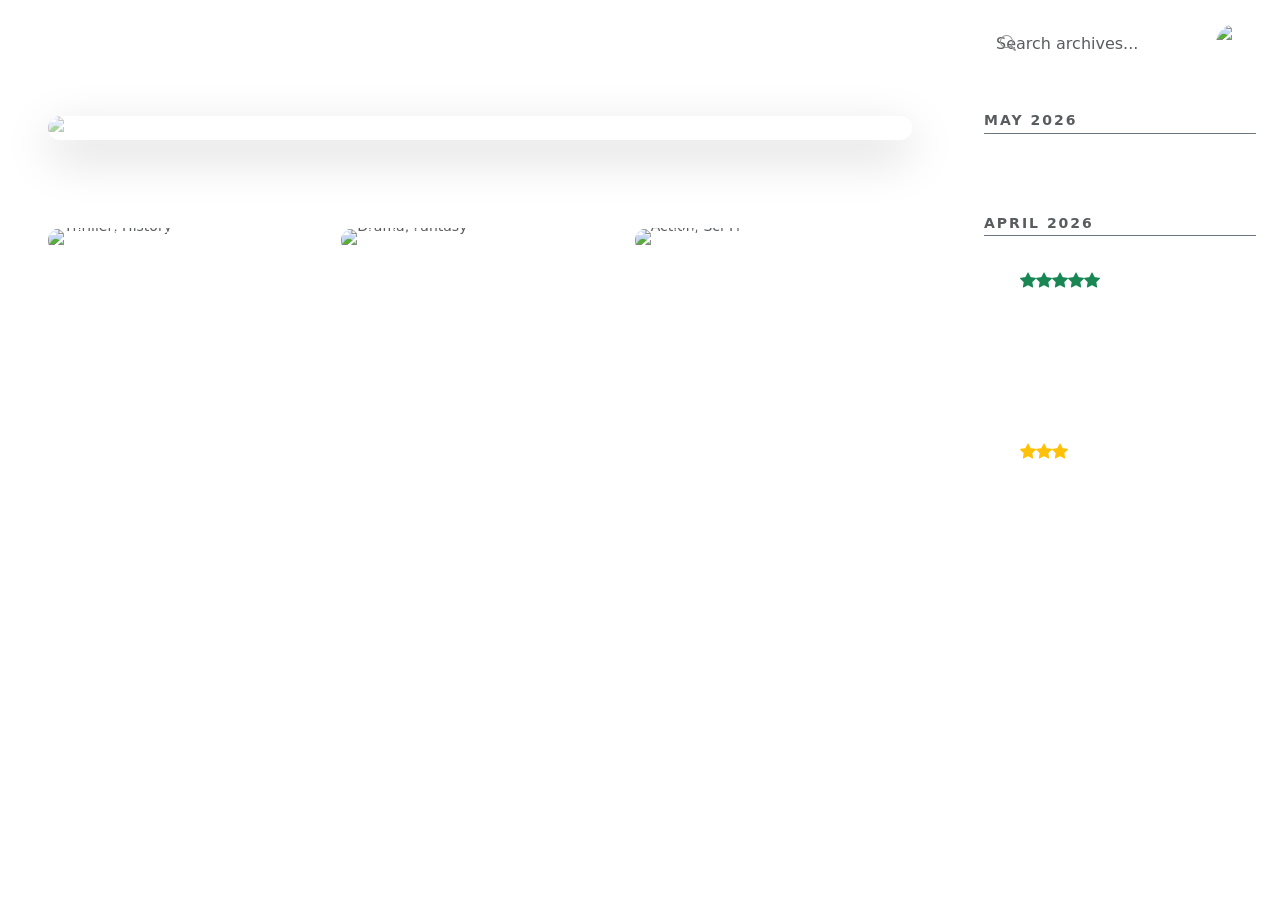
==== dashboard.html @ e9cd4879 "Add files via upload" ====
<!DOCTYPE html>
<html lang="id">

<head>
    <meta charset="UTF-8">
    <meta name="viewport" content="width=device-width, initial-scale=1.0">
    <title>Dashboard | Projector Light</title>

    <!-- Memanggil CSS & Font dari luar -->
    <link href="https://cdn.jsdelivr.net/npm/bootstrap@5.3.2/dist/css/bootstrap.min.css" rel="stylesheet">
    <link rel="stylesheet" href="https://cdn.jsdelivr.net/npm/bootstrap-icons@1.11.1/font/bootstrap-icons.css">
    <link
        href="https://fonts.googleapis.com/css2?family=Inter:wght@300;400;500;600;700&family=Syne:wght@700;800&display=swap"
        rel="stylesheet">

    <!-- Memanggil CSS buatan kita sendiri -->
    <link rel="stylesheet" href="style.css">
</head>

<body class="dashboard-page text-white">

    <!-- ================= OFFCANVAS SIDEBAR (MENU GESER DARI KIRI) ================= -->
    <div class="offcanvas offcanvas-start" tabindex="-1" id="sidebarMenu" aria-labelledby="sidebarMenuLabel"
        style="background-color: #0a0a0a; border-right: 1px solid #1a1a1a; width: 280px;">
        <div class="offcanvas-header p-4 pb-0 justify-content-end">
            <button type="button" class="btn-close btn-close-white" data-bs-dismiss="offcanvas"
                aria-label="Close"></button>
        </div>
        <div class="offcanvas-body d-flex flex-column p-4">
            <ul class="nav flex-column gap-3 mb-auto">
                <li class="nav-item"><a href="#" class="nav-link active"><i class="bi bi-house-door me-2"></i> Home</a>
                </li>
                <li class="nav-item"><a href="#" class="nav-link"><i class="bi bi-heart me-2"></i> Favorites</a></li>
                <li class="nav-item"><a href="#" class="nav-link"><i class="bi bi-journal-plus me-2"></i> Register</a>
                </li>
                <li class="nav-item"><a href="#" class="nav-link"><i class="bi bi-card-list me-2"></i> Watchlist</a>
                </li>
            </ul>

            <ul class="nav flex-column gap-3 mt-5">
                <li class="nav-item"><a href="#" class="nav-link"><i class="bi bi-gear me-2"></i> Settings</a></li>
                <li class="nav-item">
                    <a href="javascript:void(0)" onclick="handleLogout()"
                        class="nav-link text-danger d-flex align-items-center">
                        <i class="bi bi-box-arrow-right me-2"></i> Log out
                    </a>
                </li>
            </ul>
        </div>
    </div>

    <div class="modal fade" id="logoutConfirmModal" tabindex="-1" aria-hidden="true">
        <div class="modal-dialog modal-dialog-centered">
            <div class="modal-content text-white"
                style="background-color: #0a0a0a; border: 1px solid #333; border-radius: 15px;">
                <div class="modal-body p-5 text-center">
                    <h4 class="fw-bold mb-3 syne-font">Ending Session?</h4>
                    <p class="text-muted mb-4">Are you sure you want to leave the archive? Your secure access will be
                        locked.</p>

                    <div class="d-flex gap-2">
                        <button type="button" class="btn w-100 rounded-pill py-2 border-secondary text-white"
                            data-bs-dismiss="modal">Stay Here</button>
                        <button type="button" class="btn w-100 rounded-pill py-2"
                            style="background-color: #5d3df3; color: white;" onclick="executeLogout()">Yes, Log
                            Out</button>
                    </div>
                </div>
            </div>
        </div>
    </div>

    <!-- ========================================================================= -->

    <div class="container-fluid h-100 p-0">
        <div class="row g-0 h-100">

            <!-- ================= KOLOM 1: MAIN CONTENT (TENGAH, SEKARANG LEBIH LEBAR) ================= -->
            <!-- col-md-9 artinya mengambil porsi layar lebih besar karena sidebar disembunyiin -->
            <div class="col-md-9 main-content p-4 p-md-5">

                <!-- HEADER: Tombol Garis 3 (Hamburger) & Logo -->
                <div class="d-flex align-items-center gap-3 mb-4">
                    <!-- Tombol buat manggil menu Offcanvas -->
                    <button class="btn text-white fs-3 p-0" type="button" data-bs-toggle="offcanvas"
                        data-bs-target="#sidebarMenu" aria-controls="sidebarMenu">
                        <i class="bi bi-list"></i>
                    </button>
                    <!-- Logo Utama Sync-N Light -->
                    <h3 class="brand-logo m-0 text-white">Sync-N<span>Light</span></h3>
                </div>

                <!-- Hero Carousel 3 Slide dengan Hover Video -->
                <div id="trendingCarousel" class="carousel slide mb-5 rounded-4 overflow-hidden shadow-lg"
                    data-bs-ride="carousel">

                    <div class="carousel-indicators mb-2">
                        <button type="button" data-bs-target="#trendingCarousel" data-bs-slide-to="0"
                            class="active"></button>
                        <button type="button" data-bs-target="#trendingCarousel" data-bs-slide-to="1"></button>
                        <button type="button" data-bs-target="#trendingCarousel" data-bs-slide-to="2"></button>
                    </div>

                    <div class="carousel-inner h-100">
                        <!-- SLIDE 1 (DUNE) -->
                        <div class="carousel-item active h-100" onmouseenter="playTrailer(this)"
                            onmouseleave="stopTrailer(this)">
                            <img src="assets/images/Dune.jpg" class="d-block w-100 h-100 object-fit-cover opacity-50"
                                alt="Dune">
                            <video loop muted
                                class="position-absolute top-0 start-0 w-100 h-100 object-fit-cover trailer-vid"
                                style="opacity: 0; transition: opacity 0.5s ease; z-index: 1;">
                                <source src="assets/images/Dune.mp4" type="video/mp4">
                            </video>
                            <div class="carousel-caption text-start bottom-0 pb-4 ps-2" style="z-index: 2;">
                                <span class="badge bg-purple mb-2">Sci-Fi • Adventure</span>
                                <h2 class="fw-bold syne-font">Dune: Part Two</h2>
                                <p class="small w-75 text-light opacity-75">Paul Atreides unites with Chani and the
                                    Fremen while on a warpath of revenge...</p>
                                <div class="mt-3">
                                    <button class="btn btn-purple rounded-pill px-4 me-2" onclick="toggleWatch(this)"><i
                                            class="bi bi-play-fill"></i> Watch</button>
                                    <button class="btn btn-outline-light rounded-circle px-2"
                                        onclick="toggleFavorite(this)"><i class="bi bi-heart"></i></button>
                                </div>
                            </div>
                        </div>

                        <!-- SLIDE 2 (OPPENHEIMER) -->
                        <div class="carousel-item h-100" onmouseenter="playTrailer(this)"
                            onmouseleave="stopTrailer(this)">
                            <img src="assets/images/Oppenheimer.jpg"
                                class="d-block w-100 h-100 object-fit-cover opacity-50" alt="Oppenheimer">
                            <video loop muted
                                class="position-absolute top-0 start-0 w-100 h-100 object-fit-cover trailer-vid"
                                style="opacity: 0; transition: opacity 0.5s ease; z-index: 1;">
                                <source src="assets/images/Oppenheimer.mp4" type="video/mp4">
                            </video>
                            <div class="carousel-caption text-start bottom-0 pb-4 ps-2" style="z-index: 2;">
                                <span class="badge bg-purple mb-2">Thriller • History</span>
                                <h2 class="fw-bold syne-font">Oppenheimer</h2>
                                <p class="small w-75 text-light opacity-75">The story of American scientist J. Robert
                                    Oppenheimer and his role in the atomic bomb.</p>
                                <div class="mt-3">
                                    <button class="btn btn-purple rounded-pill px-4 me-2" onclick="toggleWatch(this)"><i
                                            class="bi bi-play-fill"></i> Watch</button>
                                    <button class="btn btn-outline-light rounded-circle px-2"
                                        onclick="toggleFavorite(this)"><i class="bi bi-heart"></i></button>
                                </div>
                            </div>
                        </div>

                        <!-- SLIDE 3 (THE WITCHER) -->
                        <div class="carousel-item h-100" onmouseenter="playTrailer(this)"
                            onmouseleave="stopTrailer(this)">
                            <!-- Link gambar Witcher udah Mini ganti pakai yang lebih stabil -->
                            <img src="assets/images/witcher.jpg" class="d-block w-100 h-100 object-fit-cover opacity-50"
                                alt="The Witcher">
                            <video loop muted
                                class="position-absolute top-0 start-0 w-100 h-100 object-fit-cover trailer-vid"
                                style="opacity: 0; transition: opacity 0.5s ease; z-index: 1;">
                                <source src="assets/images/Witcher.mp4" type="video/mp4">
                            </video>
                            <div class="carousel-caption text-start bottom-0 pb-4 ps-2" style="z-index: 2;">
                                <span class="badge bg-purple mb-2">Drama • Fantasy</span>
                                <h2 class="fw-bold syne-font">The Witcher</h2>
                                <p class="small w-75 text-light opacity-75">Geralt of Rivia journeys toward his destiny
                                    in a turbulent world.</p>
                                <div class="mt-3">
                                    <button class="btn btn-purple rounded-pill px-4 me-2" onclick="toggleWatch(this)"><i
                                            class="bi bi-play-fill"></i> Watch</button>
                                    <button class="btn btn-outline-light rounded-circle px-2"
                                        onclick="toggleFavorite(this)"><i class="bi bi-heart"></i></button>
                                </div>
                            </div>
                        </div>
                    </div>
                </div>

                <!-- Movies to watch later -->
                <div class="d-flex justify-content-between align-items-center mb-3">
                    <h5 class="fw-bold m-0 syne-font">Movies to watch later</h5>
                </div>

                <!-- 3 KARTU TBW -->
                <div class="row g-3">
                    <!-- KARTU 1: Oppenheimer -->
                    <div class="col-md-4">
                        <div class="movie-card rounded-4 overflow-hidden position-relative">
                            <img src="https://images.unsplash.com/photo-1626814026160-2237a95fc5a0?auto=format&fit=crop&q=80&w=500"
                                class="w-100 h-100 object-fit-cover" alt="Oppenheimer">
                            <div class="movie-info position-absolute bottom-0 w-100 p-3">
                                <h6 class="fw-bold mb-1">Oppenheimer</h6>
                                <p class="small text-muted m-0">Thriller, History</p>
                            </div>
                            <div
                                class="hover-overlay position-absolute top-0 start-0 w-100 h-100 d-flex flex-column justify-content-center align-items-center text-center p-3">
                                <h6 class="fw-bold mb-2">Oppenheimer</h6>
                                <p class="small mb-3" style="font-size: 0.7rem;">The story of American scientist J.
                                    Robert Oppenheimer and his role in the atomic bomb.</p>
                                <div class="d-flex gap-2">
                                    <button class="btn btn-sm btn-purple rounded-pill px-3"
                                        onclick="toggleWatch(this)"><i class="bi bi-play-fill"></i> Watch</button>
                                    <button class="btn btn-sm btn-outline-light rounded-circle"
                                        onclick="toggleFavorite(this)"><i class="bi bi-heart"></i></button>
                                </div>
                            </div>
                        </div>
                    </div>

                    <!-- KARTU 2: The Witcher -->
                    <div class="col-md-4">
                        <div class="movie-card rounded-4 overflow-hidden position-relative">
                            <img src="https://images.unsplash.com/photo-1518709268805-4e9042af9f23?auto=format&fit=crop&q=80&w=500"
                                class="w-100 h-100 object-fit-cover" alt="The Witcher">
                            <div class="movie-info position-absolute bottom-0 w-100 p-3">
                                <h6 class="fw-bold mb-1">The Witcher</h6>
                                <p class="small text-muted m-0">Drama, Fantasy</p>
                            </div>
                            <div
                                class="hover-overlay position-absolute top-0 start-0 w-100 h-100 d-flex flex-column justify-content-center align-items-center text-center p-3">
                                <h6 class="fw-bold mb-2">The Witcher</h6>
                                <p class="small mb-3" style="font-size: 0.7rem;">Geralt of Rivia, a mutated
                                    monster-hunter for hire, journeys toward his destiny in a turbulent world.</p>
                                <div class="d-flex gap-2">
                                    <button class="btn btn-sm btn-purple rounded-pill px-3"
                                        onclick="toggleWatch(this)"><i class="bi bi-play-fill"></i> Watch</button>
                                    <button class="btn btn-sm btn-outline-light rounded-circle"
                                        onclick="toggleFavorite(this)"><i class="bi bi-heart"></i></button>
                                </div>
                            </div>
                        </div>
                    </div>

                    <!-- KARTU 3: The Marvels -->
                    <div class="col-md-4">
                        <div class="movie-card rounded-4 overflow-hidden position-relative">
                            <img src="https://images.unsplash.com/photo-1569003339405-ea396a5a8a90?auto=format&fit=crop&q=80&w=500"
                                class="w-100 h-100 object-fit-cover" alt="The Marvels">
                            <div class="movie-info position-absolute bottom-0 w-100 p-3">
                                <h6 class="fw-bold mb-1">The Marvels</h6>
                                <p class="small text-muted m-0">Action, Sci-Fi</p>
                            </div>
                            <div
                                class="hover-overlay position-absolute top-0 start-0 w-100 h-100 d-flex flex-column justify-content-center align-items-center text-center p-3">
                                <h6 class="fw-bold mb-2">The Marvels</h6>
                                <p class="small mb-3" style="font-size: 0.7rem;">Carol Danvers gets her powers entangled
                                    with those of Kamala Khan and Monica Rambeau.</p>
                                <div class="d-flex gap-2">
                                    <button class="btn btn-sm btn-purple rounded-pill px-3"
                                        onclick="toggleWatch(this)"><i class="bi bi-play-fill"></i> Watch</button>
                                    <button class="btn btn-sm btn-outline-light rounded-circle"
                                        onclick="toggleFavorite(this)"><i class="bi bi-heart"></i></button>
                                </div>
                            </div>
                        </div>
                    </div>
                </div>
            </div>

            <!-- ================= KOLOM 2: RIGHT PANEL (KANAN) ================= -->
            <div class="col-md-3 right-panel p-4 d-flex flex-column">

                <!-- Search & Profile -->
                <div class="d-flex justify-content-between align-items-center mb-5 gap-3">
                    <div class="search-box position-relative flex-grow-1">
                        <!-- Icon kaca pembesar (Mini terangin warnanya jadi abu-abu muda) -->
                        <i class="bi bi-search position-absolute top-50 translate-middle-y ms-3"
                            style="color: #999;"></i>

                        <!-- Input pencarian (kalau mau dikosongin, hapus aja tulisan di dalam placeholder="") -->
                        <input type="text" class="form-control rounded-pill border-0 text-white custom-search-input"
                            placeholder="Search archives...">
                    </div>
                    <img src="assets/images/Profil.jpg" class="rounded-circle" width="40" height="40" alt="Profile">
                </div>

                <!-- ================= WATCHED LIST (COMPACT) ================= -->
                <div class="watched-section mb-5">
                    <h6 class="text-muted small fw-bold mb-3 border-bottom border-secondary pb-1"
                        style="letter-spacing: 2px;">MAY 2026</h6>

                    <!-- Item 1: Josee -->
                    <div class="d-flex align-items-center gap-3 mb-3">
                        <div class="date-box-sm">01</div>
                        <div class="movie-info">
                            <h6 class="mb-0 fw-bold small">Josee, the Tiger and the Fish</h6>
                            <div class="rating-stars-mini">
                                <i class="bi bi-star-fill"></i><i class="bi bi-star-fill"></i><i
                                    class="bi bi-star-fill"></i><i class="bi bi-star-fill"></i><i
                                    class="bi bi-star-half"></i>
                            </div>
                        </div>
                    </div>

                    <h6 class="text-muted small fw-bold mb-3 border-bottom border-secondary pb-1 mt-4"
                        style="letter-spacing: 2px;">APRIL 2026</h6>

                    <!-- Item 2: Suspect X -->
                    <div class="d-flex align-items-center gap-3 mb-3">
                        <div class="date-box-sm">28</div>
                        <div class="movie-info">
                            <h6 class="mb-0 fw-bold small">The Devotion of Suspect X</h6>
                            <div class="rating-stars-mini text-success">
                                <i class="bi bi-star-fill"></i><i class="bi bi-star-fill"></i><i
                                    class="bi bi-star-fill"></i><i class="bi bi-star-fill"></i><i
                                    class="bi bi-star-fill"></i>
                            </div>
                        </div>
                    </div>

                    <!-- Item 3: Sekawan Limo -->
                    <div class="d-flex align-items-center gap-3 mb-3">
                        <div class="date-box-sm">25</div>
                        <div class="movie-info">
                            <h6 class="mb-0 fw-bold small">Sekawan Limo</h6>
                            <div class="rating-stars-mini">
                                <i class="bi bi-star-fill"></i><i class="bi bi-star-fill"></i><i
                                    class="bi bi-star-fill"></i><i class="bi bi-star-half"></i>
                            </div>
                        </div>
                    </div>

                    <!-- Item 4: Miracle in Cell No.7 -->
                    <div class="d-flex align-items-center gap-3 mb-3">
                        <div class="date-box-sm">15</div>
                        <div class="movie-info">
                            <h6 class="mb-0 fw-bold small">Miracle in Cell No.7</h6>
                            <div class="rating-stars-mini">
                                <i class="bi bi-star-fill"></i><i class="bi bi-star-fill"></i><i
                                    class="bi bi-star-fill"></i><i class="bi bi-star-fill"></i>
                            </div>
                        </div>
                    </div>

                    <!-- Item 5: Pengepungan di Bukit Duri -->
                    <div class="d-flex align-items-center gap-3 mb-3">
                        <div class="date-box-sm">05</div>
                        <div class="movie-info">
                            <h6 class="mb-0 fw-bold small">Pengepungan di Bukit Duri</h6>
                            <div class="rating-stars-mini text-warning">
                                <i class="bi bi-star-fill"></i><i class="bi bi-star-fill"></i><i
                                    class="bi bi-star-fill"></i>
                            </div>
                        </div>
                    </div>
                </div>

                <!-- ================= ACTIVITY LOG (BUSY VERSION) ================= -->
                <div class="activity-section">
                    <h5 class="fw-bold mb-4 syne-font">Activity</h5>
                    <ul class="list-unstyled d-flex flex-column-reverse">
                        <!-- Aktivitas Paling Lama (Bawah) -->
                        <li class="mb-3 d-flex align-items-center gap-2">
                            <span class="dot-gray"></span>
                            <span class="small">You added <i class="text-white">Sepatu Dahlan</i> to
                                <b>Favorites</b></span>
                        </li>
                        <li class="mb-3 d-flex align-items-center gap-2">
                            <span class="dot-gray"></span>
                            <span class="small">You watched <i class="text-white">Sekawan Limo</i></span>
                        </li>
                        <li class="mb-3 d-flex align-items-center gap-2">
                            <span class="dot-purple"></span>
                            <span class="small">You favorited <i class="text-white">The Devotion of Suspect X</i></span>
                        </li>
                        <li class="mb-3 d-flex align-items-center gap-2">
                            <span class="dot-purple"></span>
                            <span class="small">You added <i class="text-white">The Tunnel to Summer...</i> to
                                <b>Watchlist</b></span>
                        </li>
                        <!-- Aktivitas Paling Baru (Atas) -->
                        <li class="mb-3 d-flex align-items-center gap-2">
                            <span class="dot-purple"></span>
                            <span class="small">You just rated <i class="text-white">Josee, the Tiger and the Fish</i>
                                4.5 stars</span>
                        </li>
                    </ul>
                </div>

            </div>

        </div>
    </div>


    <!-- Script Utama Bootstrap -->
    <script src="https://cdn.jsdelivr.net/npm/bootstrap@5.3.2/dist/js/bootstrap.bundle.min.js"></script>

    <!-- Script Custom -->
    <script>
        // Fungsi Tombol Watch
        function toggleWatch(button) {
            if (button.innerHTML.includes("Watch") && !button.innerHTML.includes("Watched")) {
                button.innerHTML = '<i class="bi bi-check-circle-fill"></i> Watched';
                button.classList.remove("btn-purple");
                button.classList.add("btn-success");
            } else {
                button.innerHTML = '<i class="bi bi-play-fill"></i> Watch';
                button.classList.remove("btn-success");
                button.classList.add("btn-purple");
            }
        }

        // Fungsi Video Trailer Hover
        function playTrailer(slideElement) {
            const video = slideElement.querySelector('.trailer-vid');
            if (video) {
                video.style.opacity = '1';
                video.play();
            }
        }

        function stopTrailer(slideElement) {
            const video = slideElement.querySelector('.trailer-vid');
            if (video) {
                video.style.opacity = '0';
                video.pause();
                video.currentTime = 0;
            }
        }

        // Fungsi Tombol Love (Favorite)
        function toggleFavorite(button) {
            let icon = button.querySelector("i");
            if (icon.classList.contains("bi-heart")) {
                icon.classList.remove("bi-heart");
                icon.classList.add("bi-heart-fill");
                icon.classList.add("text-danger");
                button.classList.add("border-danger");
            } else {
                icon.classList.remove("bi-heart-fill");
                icon.classList.remove("text-danger");
                icon.classList.add("bi-heart");
                button.classList.remove("border-danger");
            }
        }

        // 1. Fungsi pas tombol Logout di Navbar diklik
        function handleLogout() {
            // Panggil modal konfirmasi
            const logoutModal = new bootstrap.Modal(document.getElementById('logoutConfirmModal'));
            logoutModal.show();
        }

        // 2. Fungsi yang beneran hapus session (dipanggil tombol "Yes, Log Out")
        function executeLogout() {
            // Buang data login dari storage browser
            localStorage.removeItem("activeSession");

            // Tendang balik ke pintu depan
            window.location.href = "index.html";
        }
    </script>

    <script>
        function handleLogout() {
            // Pastikan ID di bawah ini SAMA PERSIS dengan ID di tag modal di atas
            var modalElement = document.getElementById('logoutConfirmModal');
            var myModal = new bootstrap.Modal(modalElement);
            myModal.show();
        }

        function executeLogout() {
            // Hapus data login
            localStorage.removeItem("activeSession");
            // Tendang ke halaman depan
            window.location.href = "index.html";
        }
    </script>

</body>

</html>
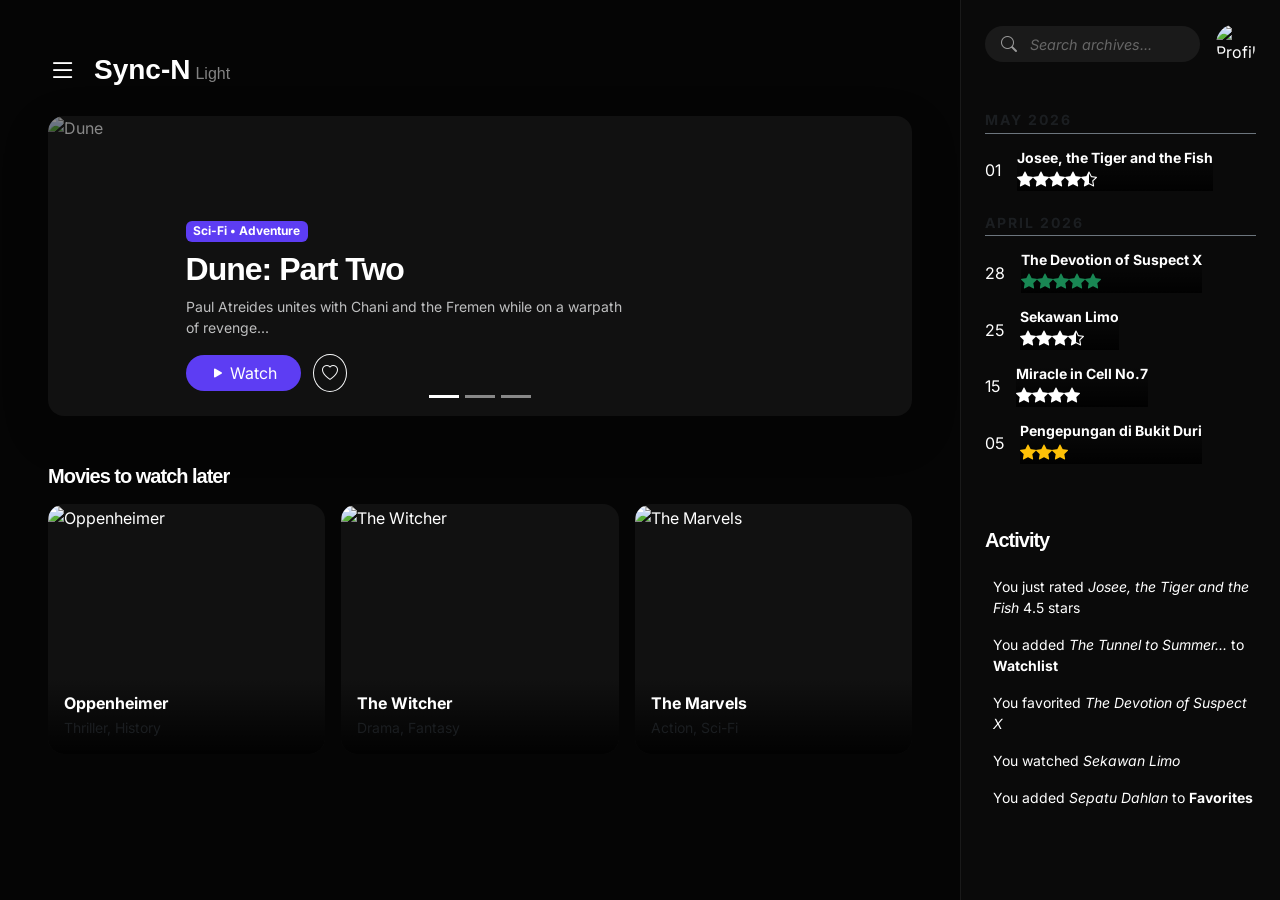
==== commit e1ff9682: "dashboard.html" ====
--- a/dashboard.html
+++ b/dashboard.html
@@ -105,12 +105,12 @@
                         <!-- SLIDE 1 (DUNE) -->
                         <div class="carousel-item active h-100" onmouseenter="playTrailer(this)"
                             onmouseleave="stopTrailer(this)">
-                            <img src="assets/images/Dune.jpg" class="d-block w-100 h-100 object-fit-cover opacity-50"
+                            <img src="Dune.jpg" class="d-block w-100 h-100 object-fit-cover opacity-50"
                                 alt="Dune">
                             <video loop muted
                                 class="position-absolute top-0 start-0 w-100 h-100 object-fit-cover trailer-vid"
                                 style="opacity: 0; transition: opacity 0.5s ease; z-index: 1;">
-                                <source src="assets/images/Dune.mp4" type="video/mp4">
+                                <source src="Dune.mp4" type="video/mp4">
                             </video>
                             <div class="carousel-caption text-start bottom-0 pb-4 ps-2" style="z-index: 2;">
                                 <span class="badge bg-purple mb-2">Sci-Fi • Adventure</span>
@@ -129,12 +129,12 @@
                         <!-- SLIDE 2 (OPPENHEIMER) -->
                         <div class="carousel-item h-100" onmouseenter="playTrailer(this)"
                             onmouseleave="stopTrailer(this)">
-                            <img src="assets/images/Oppenheimer.jpg"
+                            <img src="Oppenheimer.jpg"
                                 class="d-block w-100 h-100 object-fit-cover opacity-50" alt="Oppenheimer">
                             <video loop muted
                                 class="position-absolute top-0 start-0 w-100 h-100 object-fit-cover trailer-vid"
                                 style="opacity: 0; transition: opacity 0.5s ease; z-index: 1;">
-                                <source src="assets/images/Oppenheimer.mp4" type="video/mp4">
+                                <source src="Oppenheimer.mp4" type="video/mp4">
                             </video>
                             <div class="carousel-caption text-start bottom-0 pb-4 ps-2" style="z-index: 2;">
                                 <span class="badge bg-purple mb-2">Thriller • History</span>
@@ -154,12 +154,12 @@
                         <div class="carousel-item h-100" onmouseenter="playTrailer(this)"
                             onmouseleave="stopTrailer(this)">
                             <!-- Link gambar Witcher udah Mini ganti pakai yang lebih stabil -->
-                            <img src="assets/images/witcher.jpg" class="d-block w-100 h-100 object-fit-cover opacity-50"
+                            <img src="witcher.jpg" class="d-block w-100 h-100 object-fit-cover opacity-50"
                                 alt="The Witcher">
                             <video loop muted
                                 class="position-absolute top-0 start-0 w-100 h-100 object-fit-cover trailer-vid"
                                 style="opacity: 0; transition: opacity 0.5s ease; z-index: 1;">
-                                <source src="assets/images/Witcher.mp4" type="video/mp4">
+                                <source src="Witcher.mp4" type="video/mp4">
                             </video>
                             <div class="carousel-caption text-start bottom-0 pb-4 ps-2" style="z-index: 2;">
                                 <span class="badge bg-purple mb-2">Drama • Fantasy</span>
@@ -471,4 +471,4 @@
 
 </body>
 
-</html>+</html>
--- a/style.css
+++ b/style.css
@@ -0,0 +1,450 @@
+/* INDEX START */
+/* --- RESET DASAR --- */
+body,
+html {
+    margin: 0;
+    padding: 0;
+    height: 100%;
+    font-family: 'Inter', sans-serif;
+    /* Font gaya flocus */
+    color: #ffffff;
+    overflow: hidden;
+    /* Biar nggak bisa digeser ke bawah */
+}
+
+/* --- BACKGROUND LAYAR PENUH --- */
+.flocus-screen {
+    width: 100vw;
+    height: 100vh;
+    position: relative;
+    /* Hapus tulisan background-color dan background-image yang lama dari sini */
+}
+
+/* --- PENGATURAN VIDEO --- */
+.bg-video {
+    position: absolute;
+    top: 0;
+    left: 0;
+    width: 100%;
+    height: 100%;
+    object-fit: cover;
+    /* Biar video nge-pas di layar dan ga gepeng */
+    z-index: 1;
+    /* Ditaruh di lapisan paling belakang */
+}
+
+/* --- LAPISAN GELAP (OVERLAY) --- */
+/* Ini biar videonya agak digelapin sedikit, jadi tulisan putih tetep keliatan */
+.flocus-screen::before {
+    content: '';
+    position: absolute;
+    top: 0;
+    left: 0;
+    width: 100%;
+    height: 100%;
+    background: rgba(0, 0, 0, 0.5);
+    z-index: 2;
+}
+
+/* --- PENGATURAN SUDUT LAYAR --- */
+.corner-element {
+    position: absolute;
+    padding: 35px 40px;
+    /* Buat jarak elemen dari ujung layar */
+    z-index: 10;
+}
+
+.top-left {
+    top: 0;
+    left: 0;
+}
+
+.top-right {
+    top: 0;
+    right: 0;
+    text-align: right;
+}
+
+.bottom-left {
+    bottom: 0;
+    left: 0;
+}
+
+.bottom-right {
+    bottom: 0;
+    right: 0;
+}
+
+/* --- TYPOGRAPHY (Teks) --- */
+.flocus-logo {
+    font-size: 1.5rem;
+    font-weight: 700;
+    margin: 0;
+    letter-spacing: -0.5px;
+}
+
+.flocus-logo span {
+    font-size: 0.6rem;
+    font-weight: 500;
+    letter-spacing: 2px;
+    text-transform: uppercase;
+    display: block;
+    opacity: 0.7;
+}
+
+.flocus-quote {
+    font-size: 1rem;
+    font-weight: 500;
+    line-height: 1.4;
+    margin: 0;
+    text-shadow: 0 2px 4px rgba(0, 0, 0, 0.3);
+}
+
+/* --- BAGIAN TENGAH (Jam & Ucapan) --- */
+.center-content {
+    position: absolute;
+    top: 50%;
+    left: 50%;
+    transform: translate(-50%, -50%);
+    /* Elemen di tengah */
+    z-index: 5;
+    width: 100%;
+}
+
+.greeting-text {
+    font-size: 1.5rem;
+    font-weight: 600;
+    margin-bottom: 5px;
+    text-shadow: 0 2px 5px rgba(0, 0, 0, 0.4);
+}
+
+.sub-greeting {
+    font-size: 1.1rem;
+    font-weight: 400;
+    opacity: 0.9;
+    margin-bottom: 10px;
+    text-shadow: 0 2px 5px rgba(0, 0, 0, 0.4);
+}
+
+.clock-text {
+    font-size: 9rem;
+    /* Ukuran jam */
+    font-weight: 700;
+    letter-spacing: -4px;
+    margin: 0;
+    line-height: 1;
+    text-shadow: 0 4px 15px rgba(0, 0, 0, 0.3);
+}
+
+/* --- TOMBOL IKON DI BAWAH --- */
+.icon-btn {
+    width: 40px;
+    height: 40px;
+    background-color: rgba(0, 0, 0, 0.4);
+    /* Kotak transparan agak gelap */
+    border-radius: 10px;
+    display: flex;
+    justify-content: center;
+    align-items: center;
+    cursor: pointer;
+    font-size: 1.2rem;
+    transition: all 0.2s ease;
+    backdrop-filter: blur(5px);
+    /* Efek blur kaca ala UI modern */
+}
+
+.icon-btn:hover {
+    background-color: rgba(255, 255, 255, 0.2);
+}
+
+.active-icon {
+    background-color: #8b5cf6;
+}
+
+/* --- ANIMASI MASUK (ENTRANCE) --- */
+.fade-in-up {
+    animation: fadeInUp 1.5s ease-out forwards;
+    opacity: 0;
+    /* Start dari transisi hilang */
+}
+
+@keyframes fadeInUp {
+    from {
+        opacity: 0;
+        transform: translateY(20px);
+        /* Muncul dari bawah  */
+    }
+
+    to {
+        opacity: 1;
+        transform: translateY(0);
+    }
+}
+
+/* --- TULISAN KEDAP-KEDIP --- */
+.click-instruction {
+    font-size: 0.8rem;
+    text-transform: uppercase;
+    letter-spacing: 4px;
+    color: rgba(255, 255, 255, 0.6);
+    animation: blinker 2s linear infinite;
+    font-weight: 300;
+    margin-top:40px !important;
+}
+
+@keyframes blinker {
+    50% {
+        opacity: 0.1;
+    }
+
+    /* Biar redup di tengah animasi */
+}
+
+/* Biar link-nya ga ada garis bawah & warnanya tetep putih */
+.center-content {
+    text-decoration: none !important;
+    color: white !important;
+    cursor: pointer;
+}
+
+/* Pengaturan HP */
+@media (max-width: 576px) {
+
+    /* Logo Projector Light di pojok kiri atas */
+    .flocus-logo {
+        font-size: 1.2rem !important;
+        margin-left: 10px;
+    }
+
+    /* Quote di pojok kanan atas - kita sembunyikan atau perkecil di HP */
+    .flocus-quote {
+        font-size: 0.7rem !important;
+        max-width: 150px;
+        text-align: right;
+    }
+
+    /* Video background tetap penuh tapi object-fit cover */
+    .bg-video {
+        object-fit: cover;
+    }
+
+    /* Konten utama di tengah (tombol login/start) */
+    .center-content {
+        width: 90% !important;
+    }
+}
+/* INDEX END */
+
+/* CSS DASHBOARD START */
+body.dashboard-page {
+    background-color: #050505;
+    height: 100vh;
+    overflow: hidden;
+    font-family: 'Inter', sans-serif;
+}
+
+.syne-font {
+    font-family: 'Syne', sans-serif;
+    letter-spacing: -1px;
+}
+
+.bg-purple {
+    background-color: #5d3df3 !important;
+}
+
+.text-purple {
+    color: #5d3df3 !important;
+}
+
+.btn-purple {
+    background-color: #5d3df3;
+    color: white;
+    border: none;
+}
+
+.btn-purple:hover {
+    background-color: #4a2ec2;
+    color: white;
+}
+
+.sidebar {
+    background-color: #0a0a0a;
+    border-right: 1px solid #1a1a1a;
+}
+
+.main-content {
+    background-color: #050505;
+    overflow-y: auto;
+    height: 100vh;
+}
+
+.right-panel {
+    background-color: #0a0a0a;
+    border-left: 1px solid #1a1a1a;
+    overflow-y: auto;
+    height: 100vh;
+}
+
+.brand-logo {
+    font-family: 'Syne', sans-serif;
+    font-weight: 800;
+}
+
+.brand-logo span {
+    font-weight: 300;
+    opacity: 0.5;
+    font-size: 1rem;
+    margin-left: 5px;
+}
+
+.nav-link {
+    color: #888;
+    font-weight: 500;
+    border-radius: 10px;
+    padding: 10px 15px;
+    transition: all 0.3s ease;
+}
+
+.nav-link:hover {
+    background-color: rgba(255, 255, 255, 0.05);
+    color: white;
+}
+
+.nav-link.active {
+    background-color: rgba(93, 61, 243, 0.15);
+    color: #5d3df3;
+}
+
+#trendingCarousel {
+    height: 300px;
+    background-color: #111;
+}
+
+.movie-card {
+    height: 250px;
+    background-color: #111;
+    cursor: pointer;
+    transition: transform 0.3s cubic-bezier(0.25, 0.46, 0.45, 0.94), z-index 0s;
+}
+
+.movie-info {
+    background: linear-gradient(to top, rgba(0, 0, 0, 0.9), transparent);
+    transition: opacity 0.3s;
+}
+
+.hover-overlay {
+    background-color: rgba(0, 0, 0, 0.85);
+    backdrop-filter: blur(3px);
+    opacity: 0;
+    transition: opacity 0.3s ease;
+    z-index: 2;
+}
+
+.movie-card:hover {
+    transform: scale(1.1);
+    z-index: 10;
+    box-shadow: 0 10px 30px rgba(0, 0, 0, 0.8);
+}
+
+.movie-card:hover .movie-info {
+    opacity: 0;
+}
+
+.movie-card:hover .hover-overlay {
+    opacity: 1;
+}
+
+.activity-dot {
+    width: 8px;
+    height: 8px;
+    border-radius: 50%;
+}
+
+::-webkit-scrollbar {
+    width: 6px;
+}
+
+::-webkit-scrollbar-track {
+    background: transparent;
+}
+
+::-webkit-scrollbar-thumb {
+    background: #333;
+    border-radius: 10px;
+}
+
+::-webkit-scrollbar-thumb:hover {
+    background: #555;
+}
+
+/* --- PENGATURAN SEARCH BAR --- */
+.custom-search-input {
+    background-color: #1a1a1a !important;
+    /* Warna dasar kapsul agak terang dari background */
+    padding-left: 2.8rem !important;
+    /* Biar tulisan gak nabrak icon kaca pembesar */
+}
+
+/* Mengatur warna tulisan bayangan (placeholder) */
+.custom-search-input::placeholder {
+    color: #666 !important;
+    font-style: italic;
+}
+
+/* Efek pas kotak search diklik buat ngetik */
+.custom-search-input:focus {
+    background-color: #222 !important;
+    color: white;
+    /* Ngasih cahaya ungu tipis di pinggiran kotaknya */
+    box-shadow: 0 0 0 0.15rem rgba(93, 61, 243, 0.5) !important;
+}
+
+::placeholder {
+    /* Chrome, Firefox, Opera, Safari 10.1+ */
+    color: rgba(255, 255, 255, 0.4) !important;
+    font-size: 0.9rem;
+}
+
+:-ms-input-placeholder {
+    /* Internet Explorer 10-11 */
+    color: rgba(255, 255, 255, 0.4) !important;
+}
+
+::-ms-input-placeholder {
+    /* Microsoft Edge */
+    color: rgba(255, 255, 255, 0.4) !important;
+}
+
+/* Penyesuaian khusus layar HP/Tablet */
+@media (max-width: 768px) {
+
+    /* 1. Sidebar: Hilangkan border samping, ganti jadi border bawah */
+    .sidebar {
+        border-right: none !important;
+        border-bottom: 1px solid #333;
+        padding-bottom: 20px !important;
+        margin-bottom: 20px;
+    }
+
+    /* 2. Banner: Tingginya ga terlalu besar biar ga menuhi layar */
+    .banner-container {
+        height: 200px !important;
+    }
+
+    /* 3. Teks: Perkecil ukuran judul biar gak numpuk */
+    h1,
+    h2,
+    .display-4 {
+        font-size: 1.5rem !important;
+    }
+
+    /* 4. Padding: Perkecil jarak kanan-kiri biar konten lebih luas */
+    .right-panel {
+        padding: 15px !important;
+    }
+
+    /* 5. Search Box & Profile: Pastikan sejajar dan gak gepeng */
+    .search-box {
+        width: 100% !important;
+    }
+}
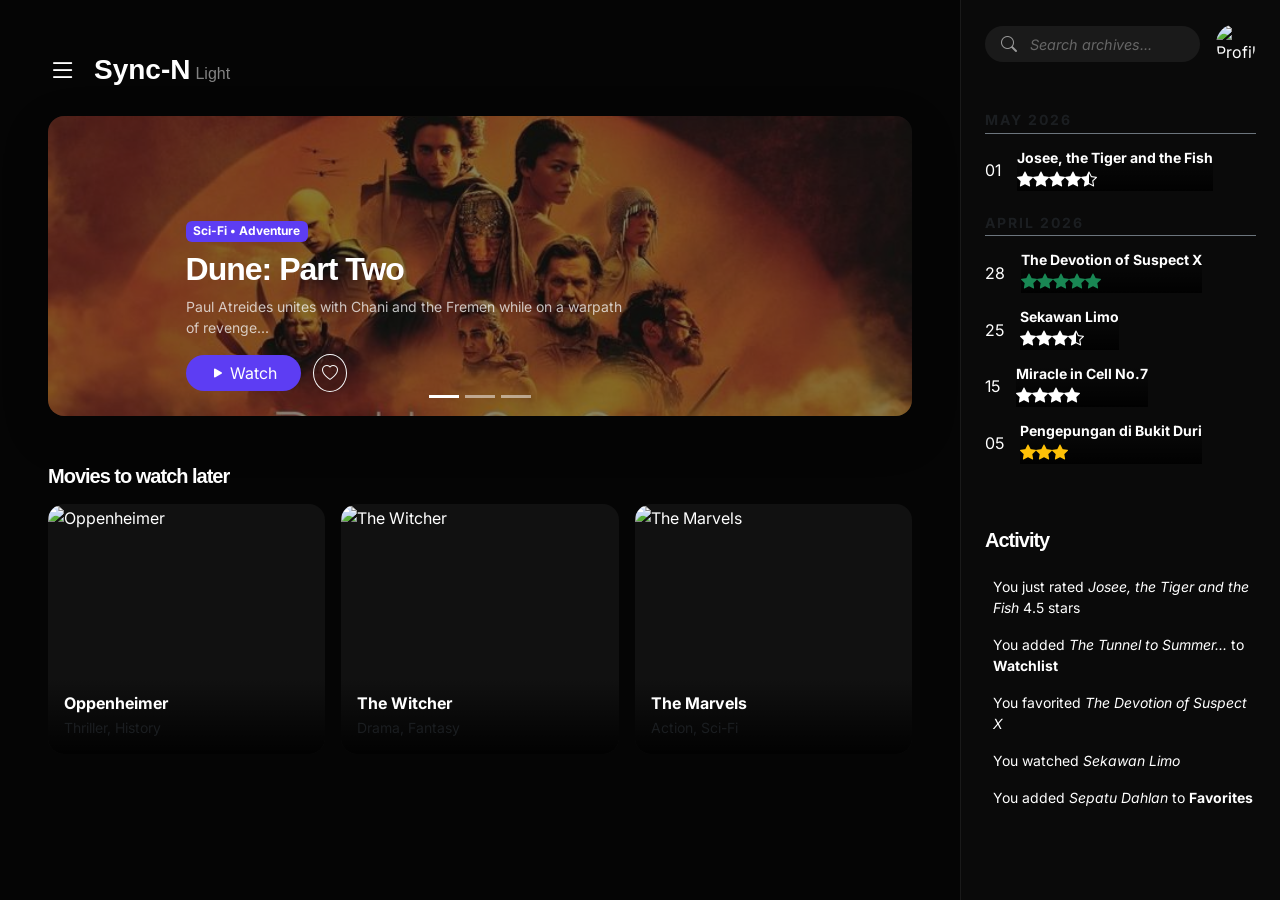
==== commit 0c87b024: "dashboard.html" ====
--- a/dashboard.html
+++ b/dashboard.html
@@ -105,11 +105,8 @@
                         <!-- SLIDE 1 (DUNE) -->
                         <div class="carousel-item active h-100" onmouseenter="playTrailer(this)"
                             onmouseleave="stopTrailer(this)">
-                            <img src="Dune.jpg" class="d-block w-100 h-100 object-fit-cover opacity-50"
-                                alt="Dune">
-                            <video loop muted
-                                class="position-absolute top-0 start-0 w-100 h-100 object-fit-cover trailer-vid"
-                                style="opacity: 0; transition: opacity 0.5s ease; z-index: 1;">
+                            <img src="Dune.jpg.jpeg" class="d-block w-100 h-100 object-fit-cover opacity-50"alt="Dune">
+                            <video loop muted class="position-absolute top-0 start-0 w-100 h-100 object-fit-cover trailer-vid"style="opacity: 0; transition: opacity 0.5s ease; z-index: 1;">
                                 <source src="Dune.mp4" type="video/mp4">
                             </video>
                             <div class="carousel-caption text-start bottom-0 pb-4 ps-2" style="z-index: 2;">
@@ -129,23 +126,17 @@
                         <!-- SLIDE 2 (OPPENHEIMER) -->
                         <div class="carousel-item h-100" onmouseenter="playTrailer(this)"
                             onmouseleave="stopTrailer(this)">
-                            <img src="Oppenheimer.jpg"
-                                class="d-block w-100 h-100 object-fit-cover opacity-50" alt="Oppenheimer">
-                            <video loop muted
-                                class="position-absolute top-0 start-0 w-100 h-100 object-fit-cover trailer-vid"
-                                style="opacity: 0; transition: opacity 0.5s ease; z-index: 1;">
+                            <img src="Oppenheimer.jpg.jpeg" class="d-block w-100 h-100 object-fit-cover opacity-50" alt="Oppenheimer">
+                            <video loop muted class="position-absolute top-0 start-0 w-100 h-100 object-fit-cover trailer-vid" style="opacity: 0; transition: opacity 0.5s ease; z-index: 1;">
                                 <source src="Oppenheimer.mp4" type="video/mp4">
                             </video>
                             <div class="carousel-caption text-start bottom-0 pb-4 ps-2" style="z-index: 2;">
                                 <span class="badge bg-purple mb-2">Thriller • History</span>
                                 <h2 class="fw-bold syne-font">Oppenheimer</h2>
-                                <p class="small w-75 text-light opacity-75">The story of American scientist J. Robert
-                                    Oppenheimer and his role in the atomic bomb.</p>
+                                <p class="small w-75 text-light opacity-75">The story of American scientist J. Robert Oppenheimer and his role in the atomic bomb.</p>
                                 <div class="mt-3">
-                                    <button class="btn btn-purple rounded-pill px-4 me-2" onclick="toggleWatch(this)"><i
-                                            class="bi bi-play-fill"></i> Watch</button>
-                                    <button class="btn btn-outline-light rounded-circle px-2"
-                                        onclick="toggleFavorite(this)"><i class="bi bi-heart"></i></button>
+                                    <button class="btn btn-purple rounded-pill px-4 me-2" onclick="toggleWatch(this)"><i class="bi bi-play-fill"></i> Watch</button>
+                                    <button class="btn btn-outline-light rounded-circle px-2" onclick="toggleFavorite(this)"><i class="bi bi-heart"></i></button>
                                 </div>
                             </div>
                         </div>
@@ -154,7 +145,7 @@
                         <div class="carousel-item h-100" onmouseenter="playTrailer(this)"
                             onmouseleave="stopTrailer(this)">
                             <!-- Link gambar Witcher udah Mini ganti pakai yang lebih stabil -->
-                            <img src="witcher.jpg" class="d-block w-100 h-100 object-fit-cover opacity-50"
+                            <img src="witcher.jpg.jpeg" class="d-block w-100 h-100 object-fit-cover opacity-50"
                                 alt="The Witcher">
                             <video loop muted
                                 class="position-absolute top-0 start-0 w-100 h-100 object-fit-cover trailer-vid"
@@ -272,7 +263,7 @@
                         <input type="text" class="form-control rounded-pill border-0 text-white custom-search-input"
                             placeholder="Search archives...">
                     </div>
-                    <img src="assets/images/Profil.jpg" class="rounded-circle" width="40" height="40" alt="Profile">
+                    <img src="Profil.jpg" class="rounded-circle" width="40" height="40" alt="Profile">
                 </div>
 
                 <!-- ================= WATCHED LIST (COMPACT) ================= -->
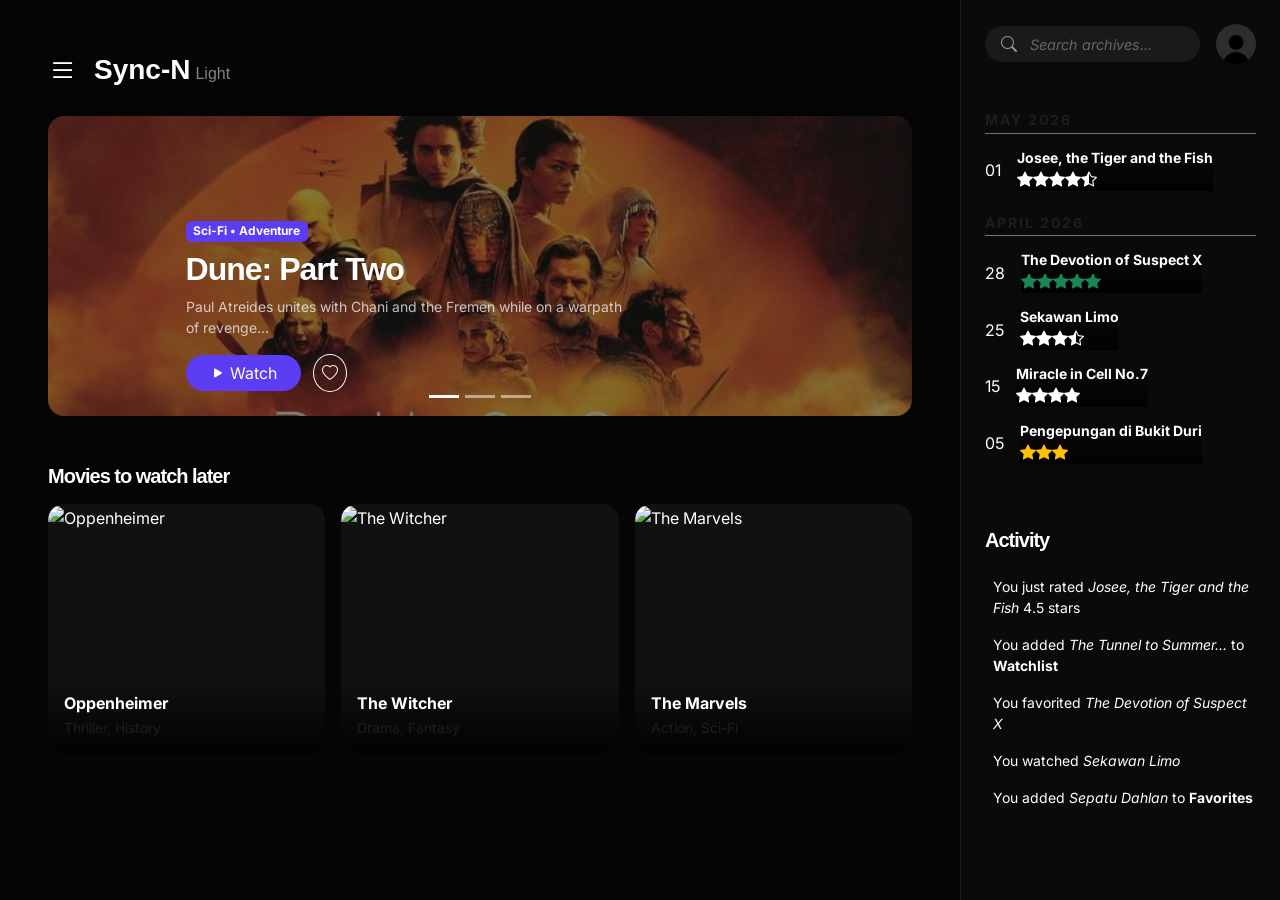
==== commit 53a9dc9f: "dashboard.html" ====
--- a/dashboard.html
+++ b/dashboard.html
@@ -263,7 +263,7 @@
                         <input type="text" class="form-control rounded-pill border-0 text-white custom-search-input"
                             placeholder="Search archives...">
                     </div>
-                    <img src="Profil.jpg" class="rounded-circle" width="40" height="40" alt="Profile">
+                    <img src="Profil.jpg.jpeg" class="rounded-circle" width="40" height="40" alt="Profile">
                 </div>
 
                 <!-- ================= WATCHED LIST (COMPACT) ================= -->
